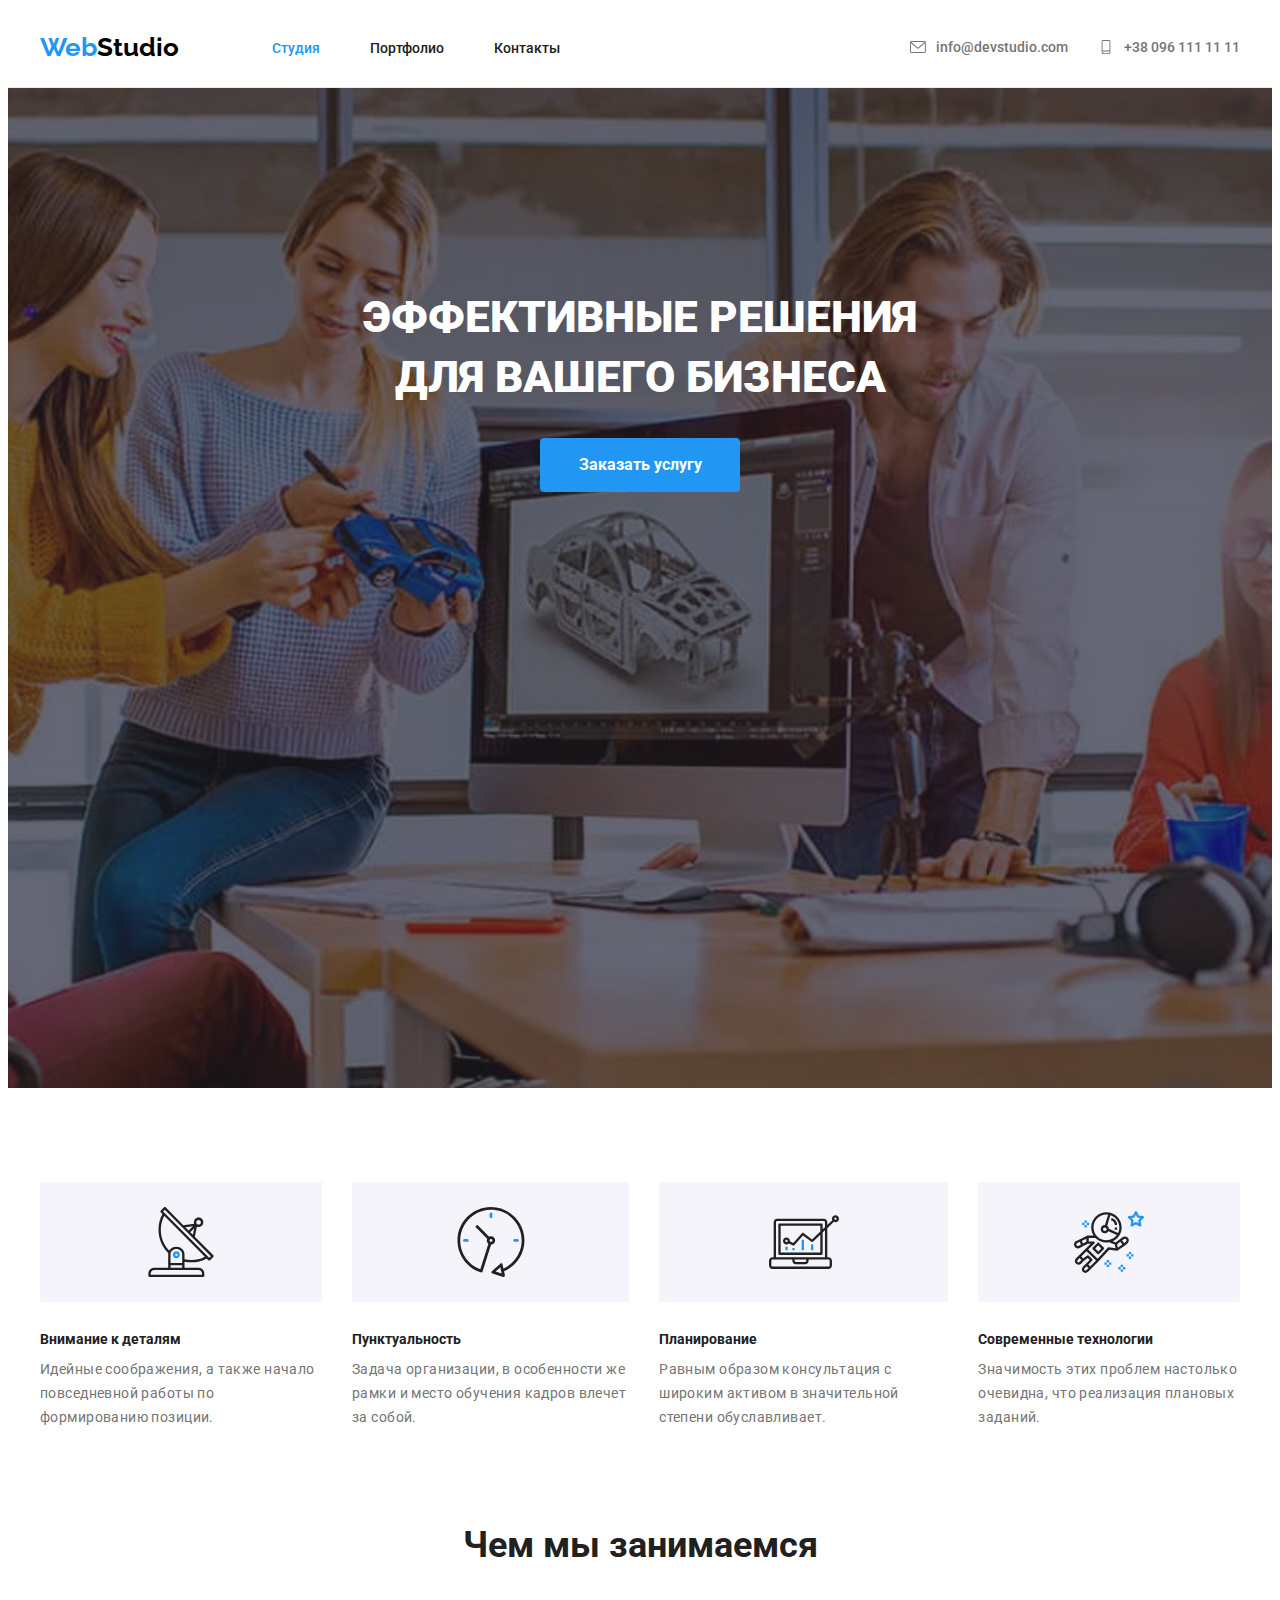
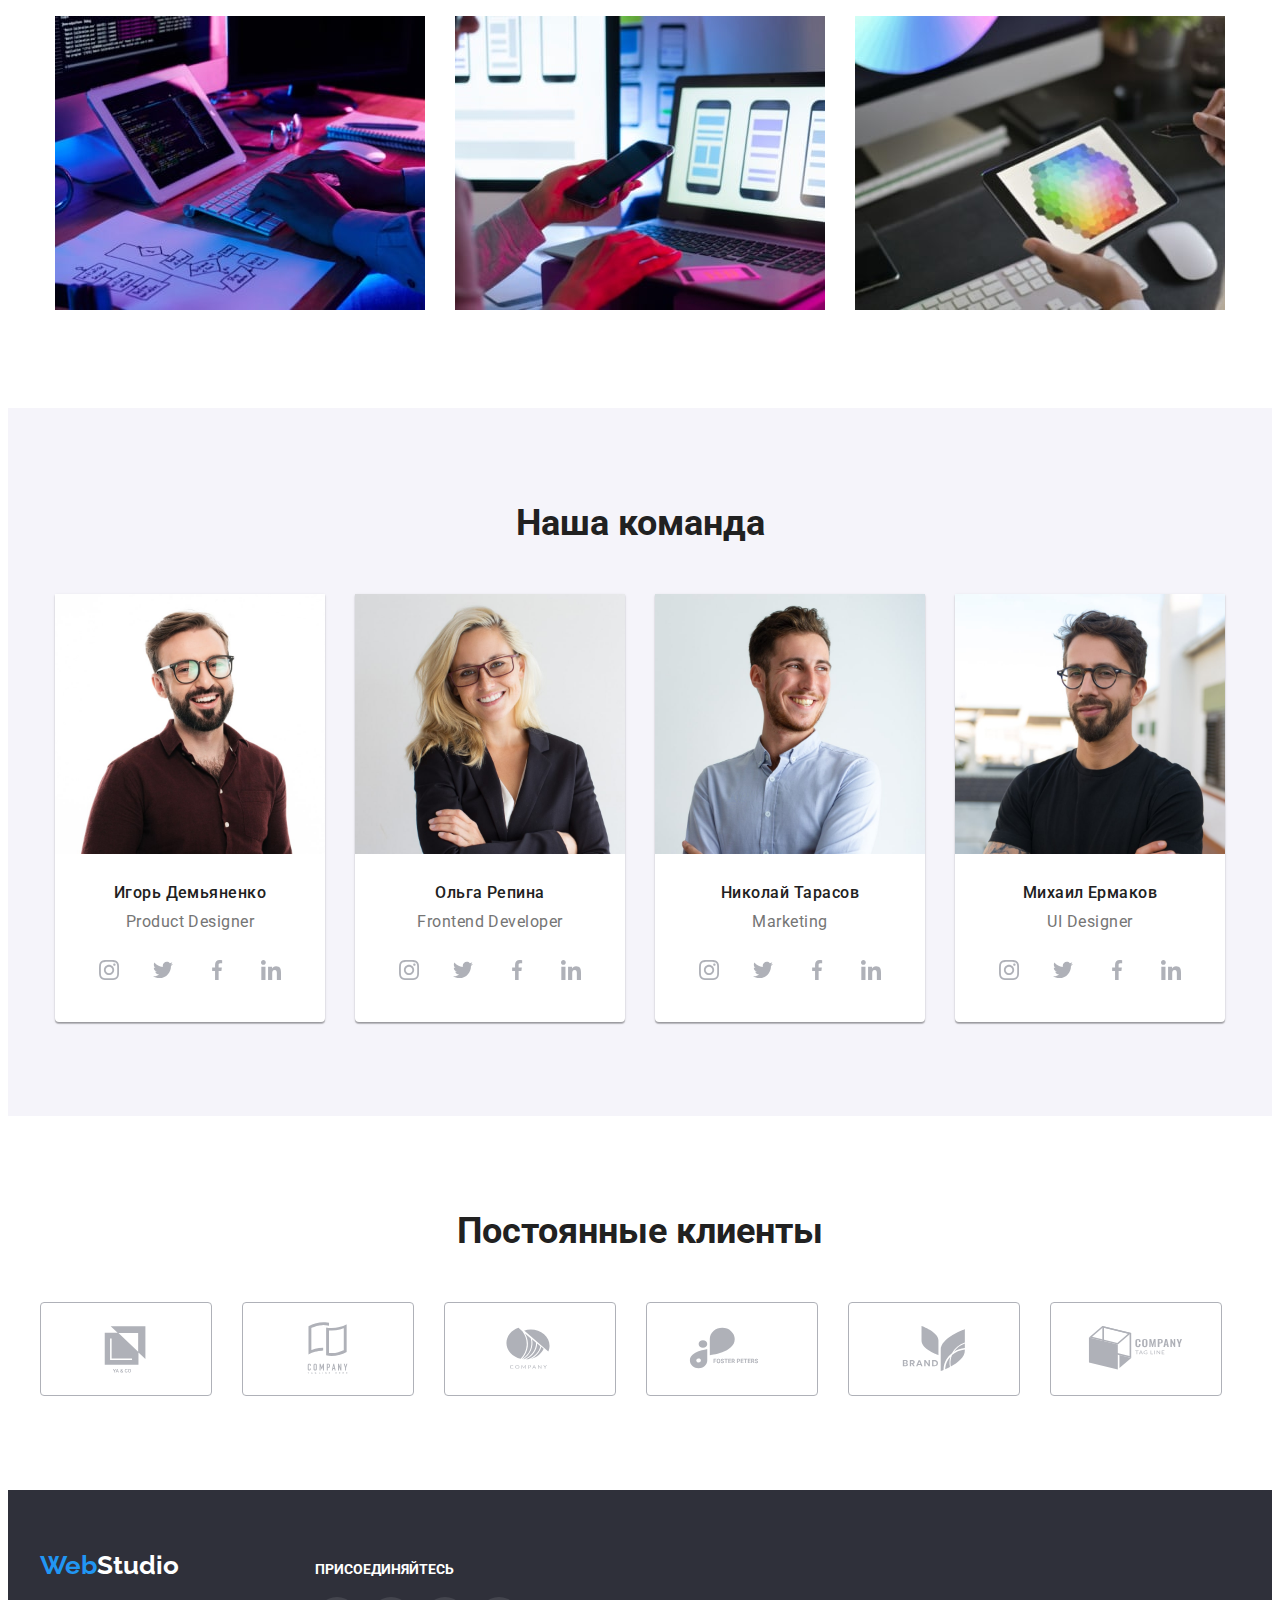
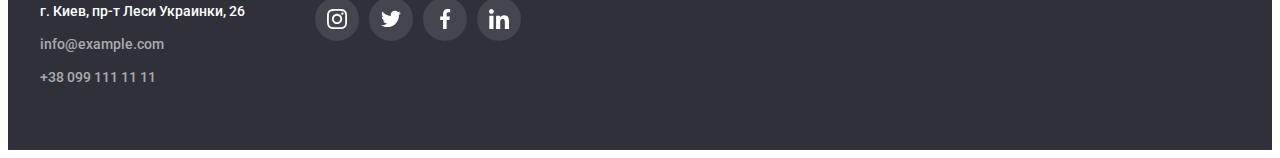
==== index.html @ d1c9f8cb "Initial commit" ====
<!DOCTYPE html>
<html lang="ru">
  <head>
    <meta charset="UTF-8" />
    <meta http-equiv="X-UA-Compatible" content="IE=edge" />
    <meta name="viewport" content="width=device-width, initial-scale=1.0" />
    <link
      rel="stylesheet"
      href="https://cdnjs.cloudflare.com/ajax/libs/modern-normalize/1.1.0/modern-normalize.min.css"
      integrity="sha512-wpPYUAdjBVSE4KJnH1VR1HeZfpl1ub8YT/NKx4PuQ5NmX2tKuGu6U/JRp5y+Y8XG2tV+wKQpNHVUX03MfMFn9Q=="
      crossorigin="anonymous"
      referrerpolicy="no-referrer"
    />
    <link rel="stylesheet" href="./css/styles.css" />
    <link rel="preconnect" href="https://fonts.googleapis.com" />
    <link rel="preconnect" href="https://fonts.gstatic.com" crossorigin />
    <link
      href="https://fonts.googleapis.com/css2?family=Montserrat:wght@400;700&family=Raleway:wght@700&family=Roboto:wght@400;500;700;900&display=swap"
      rel="stylesheet"
    />

    <title>WebStudio</title>
  </head>
  <body>
    <!--Шапка сайта-->
    <header class="header">
      <div class="container header-section">
        <a href="./index.html" class="web-logo"
          ><span class="text-web">Web</span
          ><span class="text-studio">Studio</span></a
        >
        <nav>
          <ul class="page-nav list">
            <li class="nav-list">
              <a href="./index.html" class="nav-link home">Студия</a>
            </li>
            <li class="nav-list">
              <a href="./portfolio.html" class="nav-link">Портфолио</a>
            </li>
            <li class="nav-list"><a href="" class="nav-link">Контакты</a></li>
          </ul>
        </nav>
        <ul class="contacts list">
          <li>
            <a href="mailto:info@devstudio.com" class="contacts-link">
              <svg class="contact-icon" width="16px" height="12px">
                <use href="./images/icon.svg#mail"></use></svg
              >info@devstudio.com</a
            >
          </li>
          <li>
            <a href="tel:+380961111111" class="contacts-link"
              ><svg class="contact-icon" width="10px" height="16px">
                <use href="./images/icon.svg#smartphone"></use></svg
              >+38 096 111 11 11</a
            >
          </li>
        </ul>
      </div>
    </header>

    <main>
      <!--Герой-->
      <section class="block-hero">
        <div class="">
          <h1 class="hero-title">
            Эффективные решения <br />
            для вашего бизнеса
          </h1>

          <button type="button" class="hero-button">
            <span class="hero-button-text">Заказать услугу</span>
          </button>
        </div>
      </section>

      <!--Наші переваги-->
      <section class="block-benefits">
        <div class="container">
          <h2 class="visually-hidden">Наші переваги</h2>
          <ul class="list benefits-ul">
            <li class="benefits-box">
              <div class="thumb">
                <svg class="benefits-icon" width="70" height="70">
                  <use href="./images/icon.svg#antenna"></use>
                </svg>
              </div>
              <h3 class="benefits-title">Внимание к деталям</h3>
              <p class="benefits-parafrag">
                Идейные соображения, а также начало повседневной работы по
                формированию позиции.
              </p>
            </li>
            <li class="benefits-box">
              <div class="thumb">
                <svg class="benefits-icon" width="70" height="70">
                  <use href="./images/icon.svg#clock"></use>
                </svg>
              </div>
              <h3 class="benefits-title">Пунктуальность</h3>
              <p class="benefits-parafrag">
                Задача организации, в особенности же рамки и место обучения
                кадров влечет за собой.
              </p>
            </li>
            <li class="benefits-box">
              <div class="thumb">
                <svg class="benefits-icon" width="70" height="70">
                  <use href="./images/icon.svg#diagram"></use>
                </svg>
              </div>
              <h3 class="benefits-title">Планирование</h3>
              <p class="benefits-parafrag">
                Равным образом консультация с широким активом в значительной
                степени обуславливает.
              </p>
            </li>
            <li class="benefits-box">
              <div class="thumb">
                <svg class="benefits-icon" width="70" height="70">
                  <use href="./images/icon.svg#astronaut"></use>
                </svg>
              </div>
              <h3 class="benefits-title">Современные технологии</h3>
              <p class="benefits-parafrag">
                Значимость этих проблем настолько очевидна, что реализация
                плановых заданий.
              </p>
            </li>
          </ul>
        </div>
      </section>

      <!--Чем мы занимаемся-->
      <section class="block-works">
        <div class="container">
          <h2 class="section-title">Чем мы занимаемся</h2>
          <ul class="list works-list">
            <li class="work-src">
              <img
                src="./images/img1.jpg"
                alt="Работа с компютером"
                width="370"
                height="294"
              />
            </li>
            <li class="work-src">
              <img
                src="./images/img2.jpg"
                alt="Работа с телефоном"
                width="370"
                height="294"
              />
            </li>
            <li class="work-src">
              <img
                src="./images/img3.jpg"
                alt="Работа с планшетом"
                width="370"
                height="294"
              />
            </li>
          </ul>
        </div>
      </section>

      <!--Наша команда-->
      <section class="commands-block">
        <div class="container">
          <h2 class="section-title">Наша команда</h2>
          <ul class="list commands-list">
            <li class="command-item">
              <img
                class="img"
                src="./images/comand1.jpg"
                alt="Игорь Демьяненко"
                width="270"
              />
              <div class="commands-box">
                <h3 class="commands-title">Игорь Демьяненко</h3>
                <p lang="en" class="commands-paragraf">Product Designer</p>

                <ul class="commands list">
                  <li class="social-box">
                    <a href="" class="commands-link">
                      <svg class="commands-icon" width="20px" height="20px">
                        <use href="./images/icon.svg#instagram"></use>
                      </svg>
                    </a>
                  </li>
                  <li class="social-box">
                    <a href="" class="commands-link">
                      <svg class="commands-icon" width="20px" height="20px">
                        <use href="./images/icon.svg#twitter"></use>
                      </svg>
                    </a>
                  </li>
                  <li class="social-box">
                    <a href="" class="commands-link">
                      <svg class="commands-icon" width="20px" height="20px">
                        <use href="./images/icon.svg#facebook"></use>
                      </svg>
                    </a>
                  </li>
                  <li class="social-box">
                    <a href="" class="commands-link">
                      <svg class="commands-icon" width="20px" height="20px">
                        <use href="./images/icon.svg#linkedin"></use>
                      </svg>
                    </a>
                  </li>
                </ul>
              </div>
            </li>

            <li class="command-item">
              <img
                class="img"
                src="./images/comand2.jpg"
                alt="Ольга Репина"
                width="270"
                height="260"
              />
              <div class="commands-box">
                <h3 class="commands-title">Ольга Репина</h3>
                <p lang="en" class="commands-paragraf">Frontend Developer</p>

                <ul class="commands list">
                  <li class="social-box">
                    <a href="" class="commands-link">
                      <svg class="commands-icon" width="20px" height="20px">
                        <use href="./images/icon.svg#instagram"></use>
                      </svg>
                    </a>
                  </li>
                  <li class="social-box">
                    <a href="" class="commands-link">
                      <svg class="commands-icon" width="20px" height="20px">
                        <use href="./images/icon.svg#twitter"></use>
                      </svg>
                    </a>
                  </li>
                  <li class="social-box">
                    <a href="" class="commands-link">
                      <svg class="commands-icon" width="20px" height="20px">
                        <use href="./images/icon.svg#facebook"></use>
                      </svg>
                    </a>
                  </li>
                  <li class="social-box">
                    <a href="" class="commands-link">
                      <svg class="commands-icon" width="20px" height="20px">
                        <use href="./images/icon.svg#linkedin"></use>
                      </svg>
                    </a>
                  </li>
                </ul>
              </div>
            </li>

            <li class="command-item">
              <img
                class="img"
                src="./images/comand3.jpg"
                alt="Николай Тарасов"
                width="270"
                height="260"
              />
              <div class="commands-box">
                <h3 class="commands-title">Николай Тарасов</h3>
                <p lang="en" class="commands-paragraf">Marketing</p>

                <ul class="commands list">
                  <li class="social-box">
                    <a href="" class="commands-link">
                      <svg class="commands-icon" width="20px" height="20px">
                        <use href="./images/icon.svg#instagram"></use>
                      </svg>
                    </a>
                  </li>
                  <li class="social-box">
                    <a href="" class="commands-link">
                      <svg class="commands-icon" width="20px" height="20px">
                        <use href="./images/icon.svg#twitter"></use>
                      </svg>
                    </a>
                  </li>
                  <li class="social-box">
                    <a href="" class="commands-link">
                      <svg class="commands-icon" width="20px" height="20px">
                        <use href="./images/icon.svg#facebook"></use>
                      </svg>
                    </a>
                  </li>
                  <li class="social-box">
                    <a href="" class="commands-link">
                      <svg class="commands-icon" width="20px" height="20px">
                        <use href="./images/icon.svg#linkedin"></use>
                      </svg>
                    </a>
                  </li>
                </ul>
              </div>
            </li>

            <li class="command-item">
              <img
                class="img"
                src="./images/comand4.jpg"
                alt="Михаил Ермаков"
                width="270"
                height="260"
              />
              <div class="commands-box">
                <h3 class="commands-title">Михаил Ермаков</h3>
                <p lang="en" class="commands-paragraf">UI Designer</p>

                <ul class="commands list">
                  <li class="social-box">
                    <a href="" class="commands-link">
                      <svg class="commands-icon" width="20px" height="20px">
                        <use href="./images/icon.svg#instagram"></use>
                      </svg>
                    </a>
                  </li>
                  <li class="social-box">
                    <a href="" class="commands-link">
                      <svg class="commands-icon" width="20px" height="20px">
                        <use href="./images/icon.svg#twitter"></use>
                      </svg>
                    </a>
                  </li>
                  <li class="social-box">
                    <a href="" class="commands-link">
                      <svg class="commands-icon" width="20px" height="20px">
                        <use href="./images/icon.svg#facebook"></use>
                      </svg>
                    </a>
                  </li>
                  <li class="social-box">
                    <a href="" class="commands-link">
                      <svg class="commands-icon" width="20px" height="20px">
                        <use href="./images/icon.svg#linkedin"></use>
                      </svg>
                    </a>
                  </li>
                </ul>
              </div>
            </li>
          </ul>
        </div>
      </section>

      <!-- Наші партнери -->
      <section class="partners-section section">
        <div class="container">
          <h2 class="section-title">Постоянные клиенты</h2>
          <ul class="list partners-list">
            <li class="partners-item">
              <a href="" class="partners-link">
                <svg class="partners-icon" width="106" height="60">
                  <use href="./images/icon.svg#client1"></use></svg
              ></a>
            </li>
            <li class="partners-item">
              <a href="" class="partners-link">
                <svg class="partners-icon" width="106" height="60">
                  <use href="./images/icon.svg#client2"></use></svg
              ></a>
            </li>
            <li class="partners-item">
              <a href="" class="partners-link">
                <svg class="partners-icon" width="106" height="60">
                  <use href="./images/icon.svg#client3"></use></svg
              ></a>
            </li>
            <li class="partners-item">
              <a href="" class="partners-link">
                <svg class="partners-icon" width="106" height="60">
                  <use href="./images/icon.svg#client4"></use></svg
              ></a>
            </li>
            <li class="partners-item">
              <a href="" class="partners-link">
                <svg class="partners-icon" width="106" height="60">
                  <use href="./images/icon.svg#client5"></use></svg
              ></a>
            </li>
            <li class="partners-item">
              <a href="" class="partners-link">
                <svg class="partners-icon" width="106" height="60">
                  <use href="./images/icon.svg#client6"></use></svg
              ></a>
            </li>
          </ul>
        </div>
      </section>
    </main>

    <!--Подвал сайта-->
    <footer class="footer">
      <div class="footer-box">
        <div class="footer-container">
          <a href="./index.html" class="footer-logo"
            ><span class="text-web">Web</span
            ><span class="text-studio-footer">Studio</span></a
          >
          <address class="address-styles">
            <ul class="list">
              <li class="address-item">
                <a
                  href="https://goo.gl/maps/C1YfD3nQQmDb3QRQA"
                  target="_blank"
                  rel="noreferrer noopener nofollow"
                  class="footer-contacts address"
                  >г. Киев, пр-т Леси Украинки, 26</a
                >
              </li>
              <li class="address-item">
                <a href="mailto:info@example.com" class="footer-contacts"
                  >info@example.com</a
                >
              </li>
              <li class="address-item">
                <a href="tel:+380991111111" class="footer-contacts"
                  >+38 099 111 11 11</a
                >
              </li>
            </ul>
          </address>
        </div>

        <div>
          <h2 class="footer-title">присоединяйтесь</h2>
          <ul class="social list">
            <li class="social-box">
              <a href="" class="social-link">
                <svg class="social-icon" width="20px" height="20px">
                  <use href="./images/icon.svg#instagram"></use>
                </svg>
              </a>
            </li>
            <li class="social-box">
              <a href="" class="social-link">
                <svg class="social-icon" width="20px" height="20px">
                  <use href="./images/icon.svg#twitter"></use>
                </svg>
              </a>
            </li>
            <li class="social-box">
              <a href="" class="social-link">
                <svg class="social-icon" width="20px" height="20px">
                  <use href="./images/icon.svg#facebook"></use>
                </svg>
              </a>
            </li>
            <li class="social-box">
              <a href="" class="social-link">
                <svg class="social-icon" width="20px" height="20px">
                  <use href="./images/icon.svg#linkedin"></use>
                </svg>
              </a>
            </li>
          </ul>
        </div>
      </div>
    </footer>
  </body>
</html>
---- css/styles.css ----
/* Основний колір  #212121*/
/* Додатковий колір тексту #757575 */
/* Колір акценту #2196F3 */
/* Колір фону блоків #2F303A */
/* Колір шапки #FFFFFF */
/* Колір другого блоку фону #E5E5E5 */

:root {
  --primary-text-color: #212121;
  --additional-text-color: #757575;
  --footer-adr-color: rgba(255, 255, 255, 0.6);
  --accent-color: #2196f3;
  --footer-color: #2f303a;
  --bg-color: #ffffff;
  --bg-section-color: #f5f4fa;
  --section-color: #f5f4fa;
  --logo-color: #000000;
  --border-color: #eeeeee;
  --clients-color: #afb1b8;
}

body {
  color: var(--primary-text-color);
  background-color: var(--bg-color);
  font-family: "Roboto", "Helvetica Neue", "Verdana", "Tahoma", sans-serif;
  /* box-sizing: border-box; */
}

h1,
h2,
h3,
h4,
p,
ul {
  margin: 0;
}

a {
  text-decoration: none;
}

.container {
  width: 1200px;
  margin: 0 auto;
  padding-left: 15px;
  padding-right: 15px;
}

.section {
  padding-top: 94px;
  padding-bottom: 94px;
}

.img {
  display: block;
}

/* Спільні стилі */
.list {
  list-style: none;
  padding-left: 0;
  margin-top: 0;
  margin-bottom: 0;
}

.section-title {
  margin-bottom: 50px;

  color: var(--primary-text-color);
  text-align: center;
  font-size: 36px;
  line-height: 1.17;
  font-weight: 700;
}

.visually-hidden {
  position: absolute;
  width: 1px;
  height: 1px;
  margin: -1px;
  border: 0;
  padding: 0;
  white-space: nowrap;
  clip-path: inset(100%);
  clip: rect(0 0 0 0);
  overflow: hidden;
}

/* Шапка сайту */
.header {
  border-bottom: 1px solid #ececec;
  padding-top: 24px;
  padding-bottom: 25px;
}

.header-section {
  display: flex;
  align-items: center;
}

.web-logo {
  margin-right: 93px;
  font-weight: 700;
  font-size: 26px;
  text-decoration: none;
  font-family: "Raleway";
  color: var(--logo-color);
}
.text-web {
  color: var(--accent-color);
}
.web-logo:hover,
.web-logo:focus {
  color: var(--primary-text-color);
}

.page-nav {
  display: flex;
}

.page-nav .nav-list + .nav-list {
  margin-left: 50px;
}

.page-nav .nav-link {
  color: var(--primary-text-color);
  font-weight: 500;
  font-size: 14px;
  text-decoration: none;
}

.contacts {
  display: flex;
  margin-left: auto;
}

.contacts-link {
  display: flex;
  align-items: center;
  font-weight: 500;
  font-size: 14px;
  color: var(--additional-text-color);
}

.contacts li + li {
  margin-left: 30px;
}

.contact-icon {
  width: 16px;
  height: 14px;
  margin-right: 10px;
  fill: currentColor;
}

.contact-icon:hover,
.contact-icon:focus {
  fill: var(--accent-color);
}

/* Ховер і фокус всіх кнопок та посилань на сайті */
.page-nav a:hover,
.page-nav a:focus,
.contacts a:hover,
.contacts a:focus,
.footer-contacts:focus,
.footer-contacts:hover,
.footer-contacts.address:focus,
.footer-contacts.address:hover,
.portfolio-button:hover,
.portfolio-button:focus {
  color: var(--accent-color);
}
.page-nav .nav-link.port,
.page-nav .nav-link.home,
.page-nav .nav-link.cont {
  color: var(--accent-color);
}

/* Блок Герой  */
.block-hero {
  text-align: center;
  padding-top: 200px;
  padding-bottom: 200px;
  background-color: var(--footer-color);
  max-width: 1600px;
  height: 600px;
  margin-left: auto;
  margin-right: auto;
  background-repeat: no-repeat;
  background-size: cover;
  background-position: center;
  background-image: linear-gradient(
      rgba(47, 48, 58, 0.4),
      rgba(47, 48, 58, 0.4)
    ),
    url(..//images/hero-image.jpg);
}

.hero-title {
  margin-bottom: 30px;
  font-weight: 900;
  font-size: 44px;
  line-height: 1.36;
  text-transform: uppercase;
  text-align: center;
  color: var(--bg-color);
}

.hero-button {
  padding: 10px 32px;
  min-width: 200px;
  background-color: var(--accent-color);
  /* box-shadow: 0px 4px 4px rgba(0, 0, 0, 0.15); */
  border-radius: 4px;
  border-color: transparent;
  cursor: pointer;
  font-family: inherit;
  font-size: 16px;
  line-height: 1.87;
  font-weight: 700;
}

.hero-button-text {
  color: var(--bg-color);
}

/* Блок Бізнес */

.block-benefits {
  padding-top: 94px;
}

.benefits-ul {
  display: flex;
}

.thumb {
  display: flex;
  align-items: center;
  justify-content: center;
  background-color: var(--bg-section-color);
  margin-bottom: 30px;
  height: 120px;
}

.benefits-ul .benefits-box + .benefits-box {
  margin-left: 30px;
}

.benefits-ul .benefits-title {
  margin-bottom: 10px;
  font-size: 14px;
  line-height: 1.14;
  color: var(--primary-text-color);
}

.benefits-parafrag {
  font-size: 14px;
  line-height: 1.71;
  letter-spacing: 0.03em;
  color: var(--additional-text-color);
}

/* Блок чим ми займаємося */
.block-works {
  padding-top: 94px;
  padding-bottom: 94px;
}

.works-list {
  display: flex;
  justify-content: center;
}

.works-list .work-src + .work-src {
  margin-left: 30px;
}

/*--------------------------------------- Наша команда ----------------------------------------*/
.commands-list {
  display: flex;
  justify-content: center;
}

.commands-list .command-item + .command-item {
  margin-left: 30px;
}

.commands-list .command-item {
  background-color: var(--bg-color);
}

.commands-block {
  padding-top: 94px;
  padding-bottom: 94px;
  background-color: var(--bg-section-color);
}

.command-item {
  background-color: var(--bg-color);
  box-shadow: 0px 1px 3px rgba(0, 0, 0, 0.12), 0px 1px 1px rgba(0, 0, 0, 0.14),
    0px 2px 1px rgba(0, 0, 0, 0.2);
  border-radius: 0px 0px 4px 4px;
}

.commands-title {
  margin-bottom: 10px;
  text-align: center;
  font-weight: 500;
  font-size: 16px;
  line-height: 1.18;
  letter-spacing: 0.03em;

  color: var(--primary-text-color);
}

.commands-paragraf {
  text-align: center;
  color: var(--additional-text-color);
  line-height: 1.17;
  letter-spacing: 0.03em;
}
.commands-box {
  padding-top: 30px;
  padding-bottom: 30px;
}

.social-box {
  margin-right: 10px;
}

.social-box:last-child {
  margin-right: 0;
}

.commands-social-box {
  margin-top: 16px;
  padding-left: 32px;
  padding-right: 32px;
}
.commands {
  display: flex;
  justify-content: center;
  margin-top: 16px;
}

.commands-link {
  margin-right: 10px;
  width: 44px;
  height: 44px;
  display: flex;
  align-items: center;
  border-radius: 50%;
  background-color: var(--bg-section-color-color);
  fill: var(--clients-color);
  cursor: pointer;
}

.commands-link:last-child {
  margin-right: 0;
}

.commands-link:hover,
.commands-link:focus {
  fill: var(--bg-color);
  background-color: var(--accent-color);
}

.commands-icon {
  margin: 0 auto;
  fill: var(--clients-colorr);
}
/* ----------------------------Наші партнери --------------------*/
.partners-list {
  display: flex;
}

.partners-item {
  margin-left: 30px;
}
.partners-item:nth-child(1) {
  margin-left: 0;
}

.partners-link {
  display: flex;
  align-items: center;
  justify-content: center;
  width: 170px;
  height: 92px;
  border: 1px solid var(--clients-color);
  fill: var(--clients-color);
  border-radius: 4px;
  cursor: pointer;
}

.partners-link:hover,
.partners-link:focus {
  border-color: var(--accent-color);
  fill: var(--accent-color);
}

/* ----------------------------------------Підвал -------------------*/
.footer {
  background-color: var(--footer-color);
  padding-top: 60px;
  padding-bottom: 60px;
}

.address-styles {
  font-style: normal;
}

/* Оформлення ЛОГО у пілвалі */
.footer-logo {
  display: inline-block;
  margin-bottom: 20px;
  font-weight: 700;
  font-size: 26px;
  text-decoration: none;
  font-family: "Raleway";
  color: #000000;
}

.text-studio-footer {
  color: var(--bg-color);
}

/* Контакти у підвалі */
.footer-contacts {
  color: var(--footer-adr-color);
  font-weight: 500;
  font-size: 14px;
  line-height: 1.71;
  text-decoration: none;
}

.footer-contacts.address {
  color: var(--bg-color);
}

.address-item:not(:first-child) {
  margin-top: 9px;
}

.footer-box {
  display: flex;
  align-items: baseline;
  width: 1200px;
  margin: 0 auto;
  padding-left: 15px;
  padding-right: 15px;
}

.footer-container {
  margin-right: 70px;
}

/* Соціальні мережі */
.footer-title {
  margin-bottom: 20px;
  font-size: 14px;
  font-weight: 700;
  line-height: 1.17;
  text-transform: uppercase;
  color: var(--bg-color);
}

.social {
  display: flex;
  text-decoration: none;
}

.social-link {
  width: 44px;
  height: 44px;
  display: flex;
  align-items: center;
  justify-content: center;
  border-radius: 50%;
  background-color: rgba(255, 255, 255, 0.1);
  cursor: pointer;
}

.social-link:hover,
.social-link:focus {
  background-color: var(--accent-color);
}

.social-icon {
  fill: var(--bg-color);
}

/* -----------------------------------Сторінка портфоліо--------------------------------------- */
/* Кнопки фільтрації портфоліо */

.portfolio-buttons-box {
  display: flex;
  margin-bottom: 50px;
  justify-content: center;
  align-items: center;
}

.button-item {
  margin-right: 8px;
}

.button-item:last-of-type {
  margin-right: 0px;
}
.portfolio-button {
  background-color: #f5f4fa;
  border-color: transparent;
  border-radius: 4px;
  cursor: pointer;
  font-family: inherit;
  font-size: 16px;
  line-height: 1.62;
  font-weight: 500;
}

.portfolio-button:hover,
.portfolio-button:focus {
  color: var(--bg-color);
  background-color: var(--accent-color);
  box-shadow: 0px 3px 1px rgba(0, 0, 0, 0.1), 0px 1px 2px rgba(0, 0, 0, 0.08),
    0px 2px 2px rgba(0, 0, 0, 0.12);
}

/* --------------------------Секція портфоліо------------- */
.portfolio {
  padding-top: 94px;
  padding-bottom: 94px;
}
.portfolio-marker {
  display: flex;
  flex-wrap: wrap;
  margin-right: -30px;
  margin-bottom: -30px;
}

.portfolio-item {
  flex-basis: calc(100% / 3 - 30px);
  width: 370px;
  margin-right: 30px;
  margin-bottom: 30px;
}

.portfolio-href {
  display: block;
}

.portfolio-href:hover,
.portfolio-href:focus {
  box-shadow: 0px 1px 1px rgba(0, 0, 0, 0.12), 0px 4px 4px rgba(0, 0, 0, 0.06),
    1px 4px 6px rgba(0, 0, 0, 0.16);
}

.portfolio-box {
  padding: 20px 24px;
  border-left: 1px solid var(--border-color);
  border-right: 1px solid var(--border-color);
  border-bottom: 1px solid var(--border-color);
}
.portfolio-title {
  margin-bottom: 4px;
  font-size: 18px;
  font-weight: 700;
  line-height: 2;
  letter-spacing: 0.06em;
  color: var(--primary-text-color);
}

.portfolio-paragraf {
  color: var(--additional-text-color);
  line-height: 1.17;
  letter-spacing: 0.03em;
}
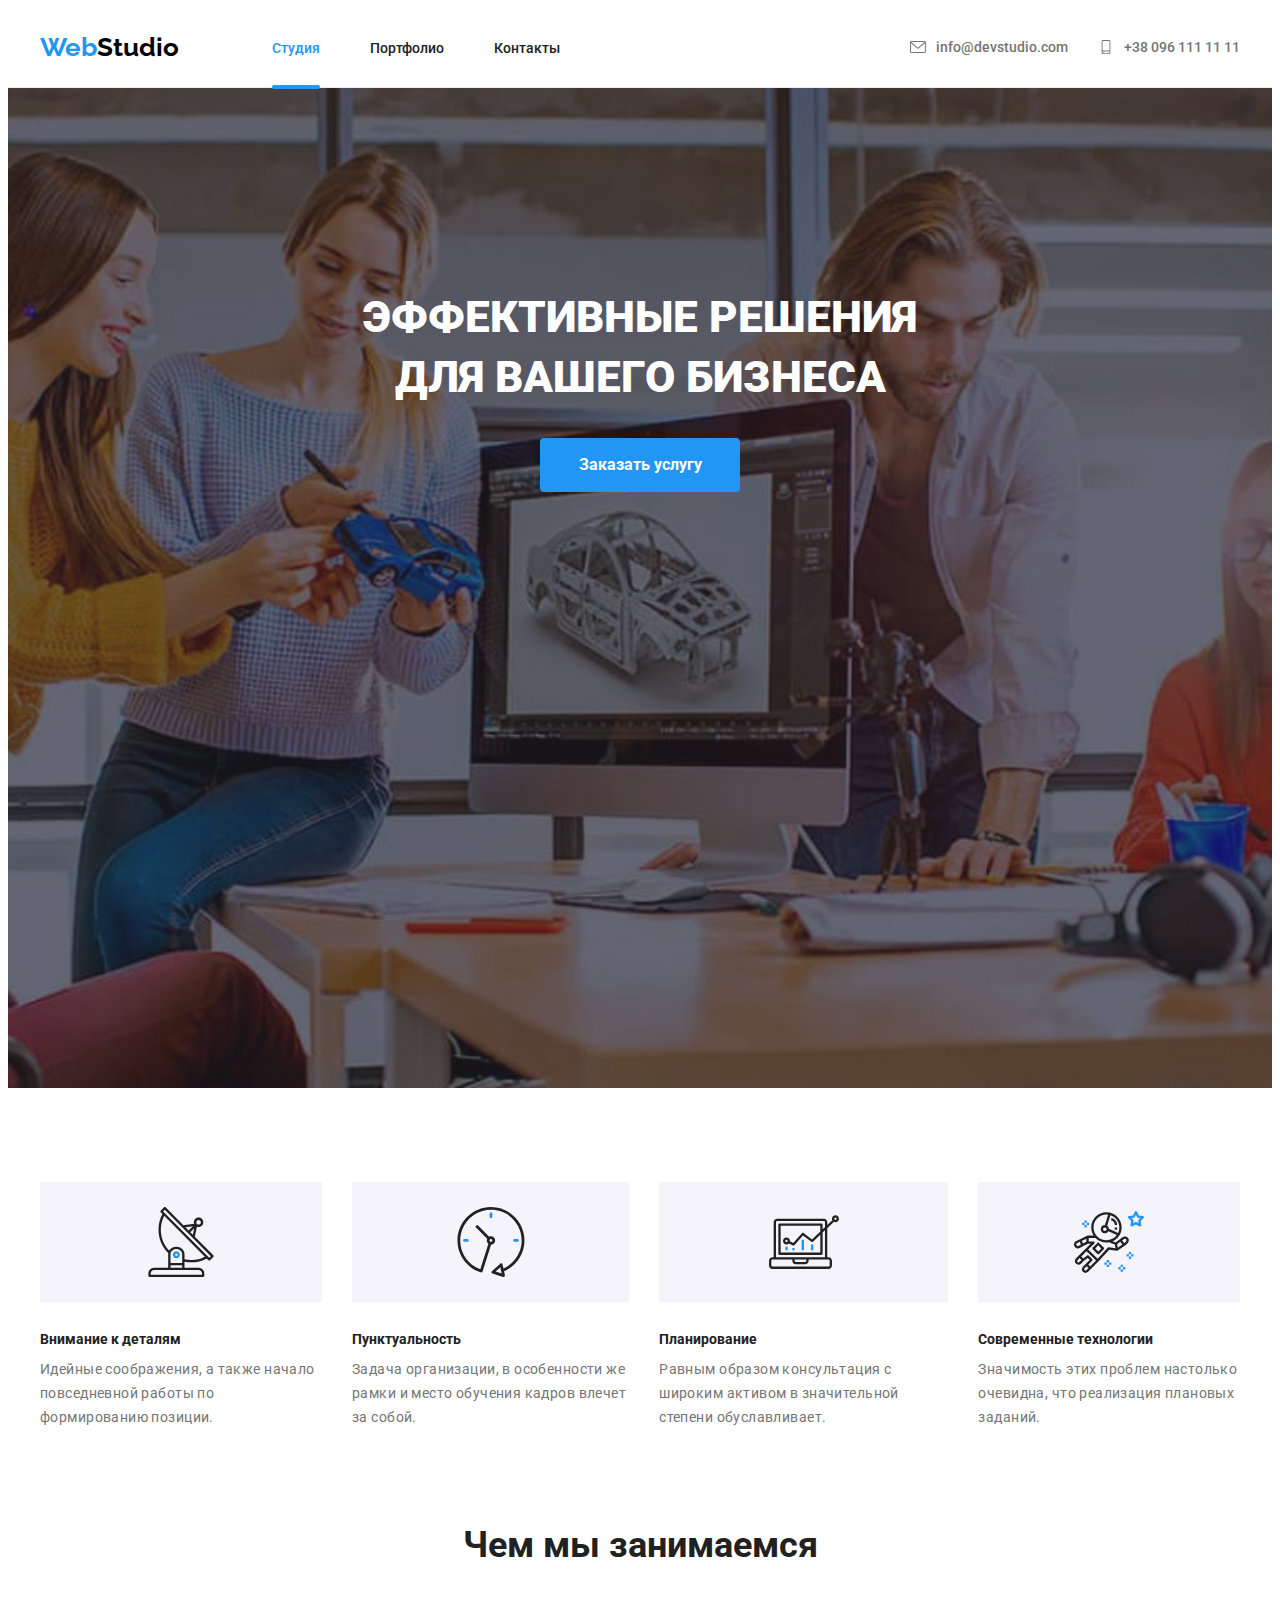
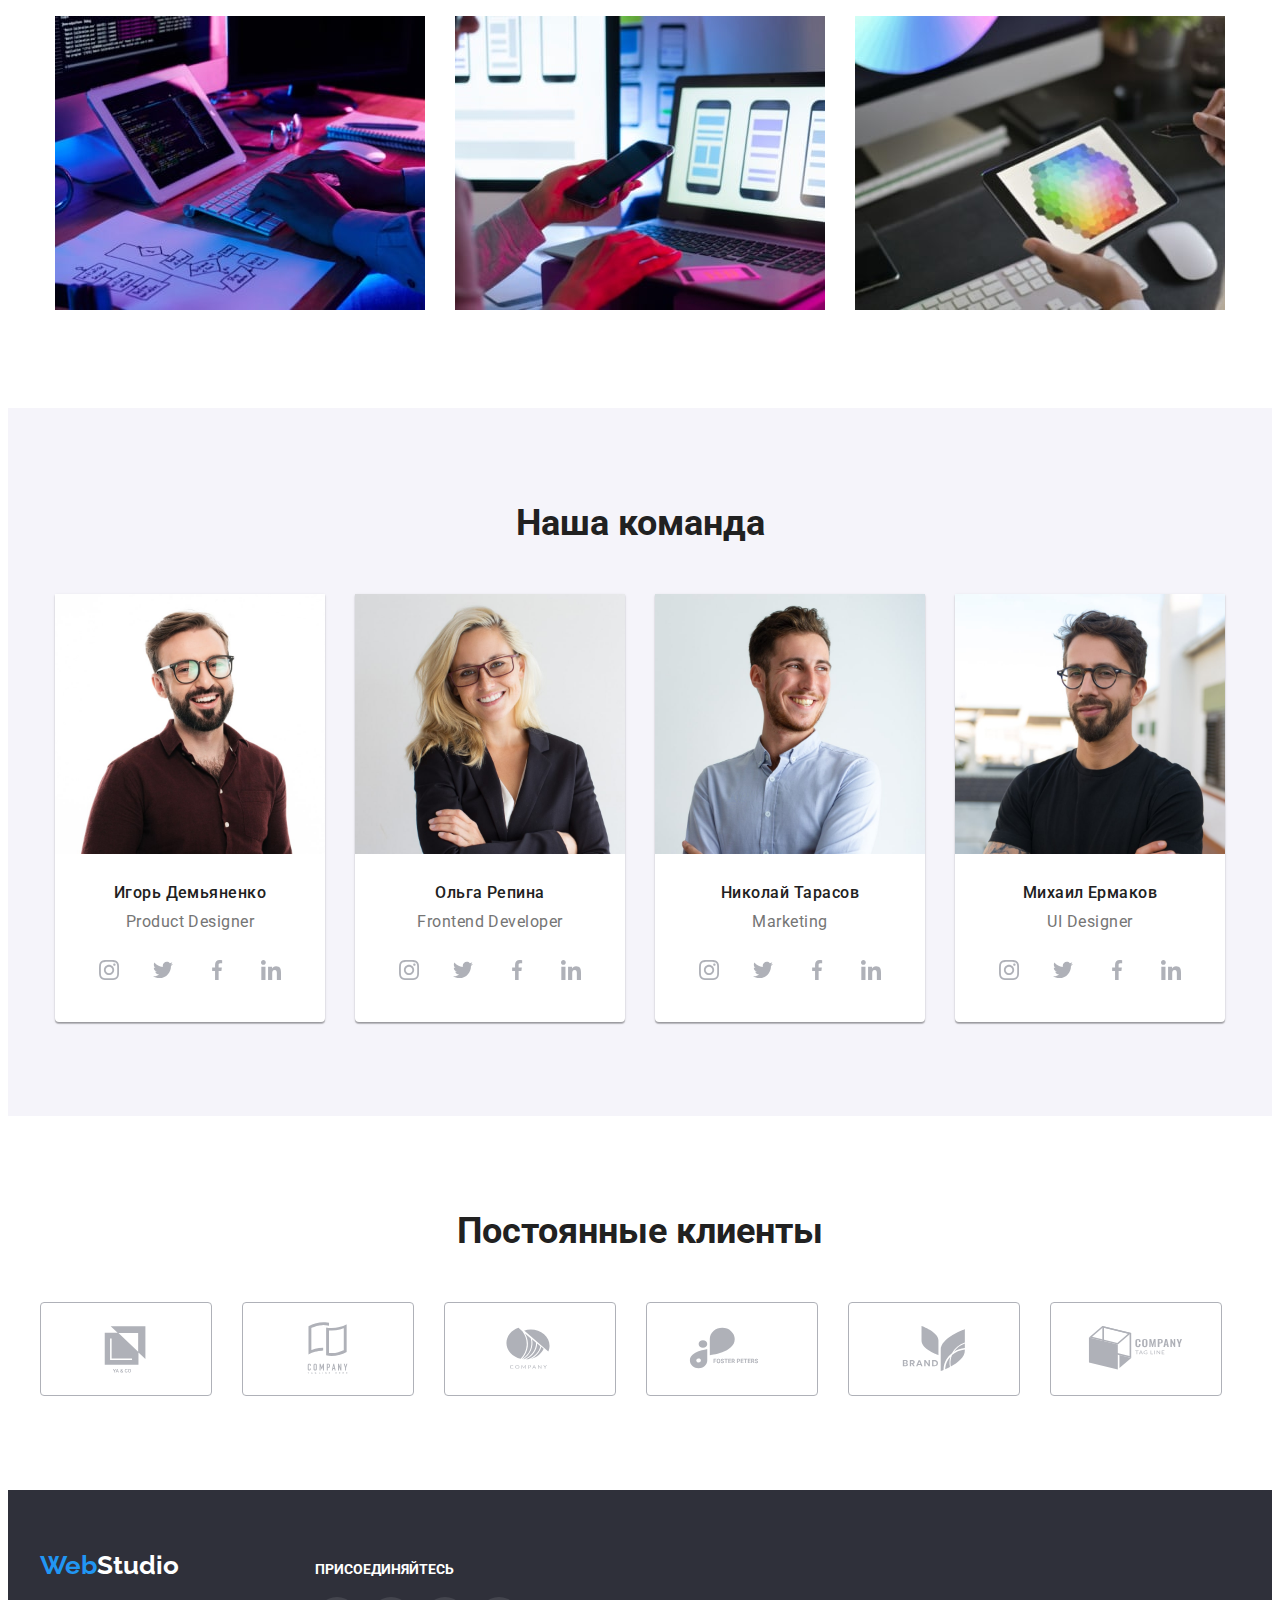
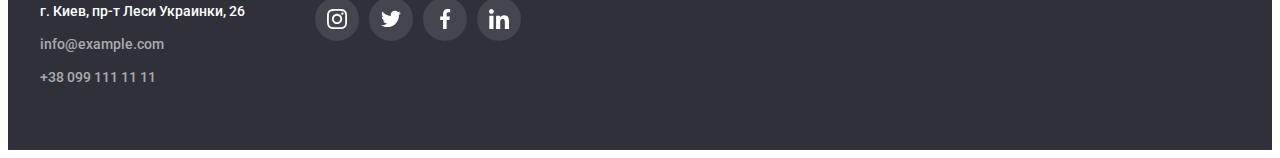
==== commit c02b5224: "зроблено частину ДЗ" ====
--- a/index.html
+++ b/index.html
@@ -143,6 +143,7 @@
                 width="370"
                 height="294"
               />
+              <p class="scroll-works-p">Десктопные приложения</p>
             </li>
             <li class="work-src">
               <img
@@ -151,6 +152,7 @@
                 width="370"
                 height="294"
               />
+              <p class="scroll-works-p">Мобильные приложения</p>
             </li>
             <li class="work-src">
               <img
@@ -159,6 +161,7 @@
                 width="370"
                 height="294"
               />
+              <p class="scroll-works-p">Дизайнерские решения</p>
             </li>
           </ul>
         </div>
@@ -465,5 +468,15 @@
         </div>
       </div>
     </footer>
+    <div class="modal-box">
+      <div class="modal">
+        <div class="close">
+          <svg class="close-icon" width="16" height="16">
+            <use href="./images/close-black.svg"></use>
+          </svg>
+        </div>
+      </div>
+    </div>
+    <script src="./js/modal.js"></script>
   </body>
 </html>
--- a/css/styles.css
+++ b/css/styles.css
@@ -175,6 +175,22 @@
 .page-nav .nav-link.home,
 .page-nav .nav-link.cont {
   color: var(--accent-color);
+}
+
+.nav-list {
+  position: relative;
+}
+
+.home::after {
+  display: block;
+  content: "";
+  position: absolute;
+  left: 0;
+  bottom: -32px;
+  width: 100%;
+  height: 4px;
+  background-color: var(--accent-color);
+  border-radius: 2px;
 }
 
 /* Блок Герой  */
@@ -277,6 +293,34 @@
   margin-left: 30px;
 }
 
+.work-src {
+  position: relative;
+}
+
+.scroll-works-p {
+  position: absolute;
+  bottom: 5px;
+  left: 0;
+  display: flex;
+  justify-content: center;
+  align-items: center;
+  width: 100%;
+  height: 70px;
+  background: rgba(47, 48, 58, 0.8);
+  color: var(--bg-color);
+  font-family: "Roboto";
+  font-weight: 700;
+  font-size: 14px;
+  line-height: 1.14;
+  letter-spacing: 0.03em;
+  text-transform: uppercase;
+  opacity: 0;
+}
+
+.scroll-works-p:hover {
+  opacity: 1;
+}
+
 /*--------------------------------------- Наша команда ----------------------------------------*/
 .commands-list {
   display: flex;
@@ -577,3 +621,65 @@
   line-height: 1.17;
   letter-spacing: 0.03em;
 }
+
+.portfolio-hover {
+  position: relative;
+}
+
+.portfolio-hover-p {
+  position: absolute;
+  top: 0;
+  left: 0;
+  width: 100%;
+  height: 100%;
+  padding: 63px 24px;
+  font-size: 18px;
+  line-height: 1.56;
+  color: var(--bg-color);
+  background-color: rgba(33, 150, 243, 0.9);
+  opacity: 0;
+}
+
+.portfolio-hover-p:hover {
+  opacity: 1;
+}
+
+/* --------------------------МОДАЛЬНЕ ВІКНО--------------------------- */
+
+.modal-box {
+  position: absolute;
+  top: 0;
+  left: 0;
+  width: 100%;
+  height: 100%;
+  background-color: rgba(0, 0, 0, 0.2);
+  opacity: 0;
+}
+
+.modal {
+  position: relative;
+  top: 50%;
+  left: 50%;
+  width: 528px;
+  height: 581px;
+  transform: translate(-50%, -50%);
+  background-color: var(--bg-color);
+  box-shadow: 0px 1px 3px rgba(0, 0, 0, 0.12), 0px 1px 1px rgba(0, 0, 0, 0.14),
+    0px 2px 1px rgba(0, 0, 0, 0.2);
+  border-radius: 4px;
+  opacity: 0;
+}
+
+.close {
+  position: absolute;
+  display: flex;
+  justify-content: center;
+  align-items: center;
+  top: 8px;
+  right: 8px;
+  width: 30px;
+  height: 30px;
+  border: 1px solid rgba(0, 0, 0, 0.1);
+  border-radius: 50%;
+  opacity: 0;
+}
